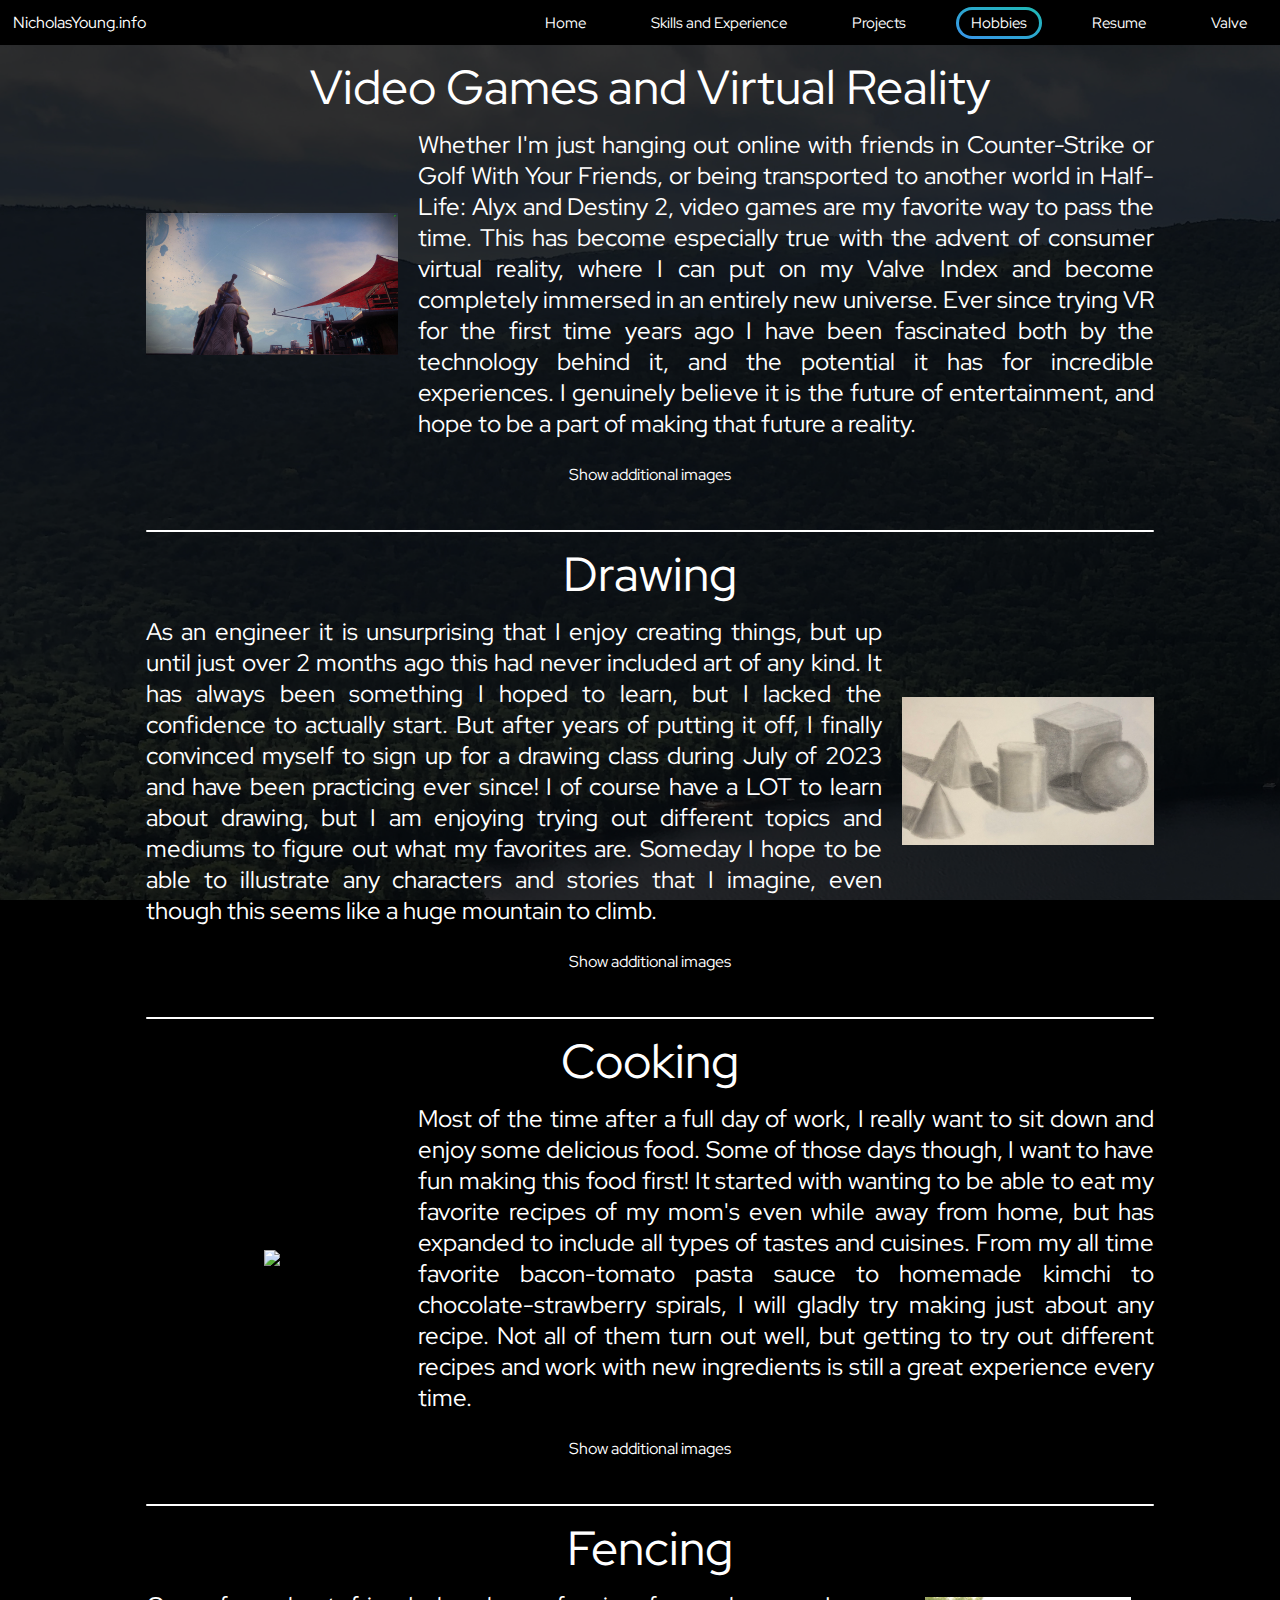
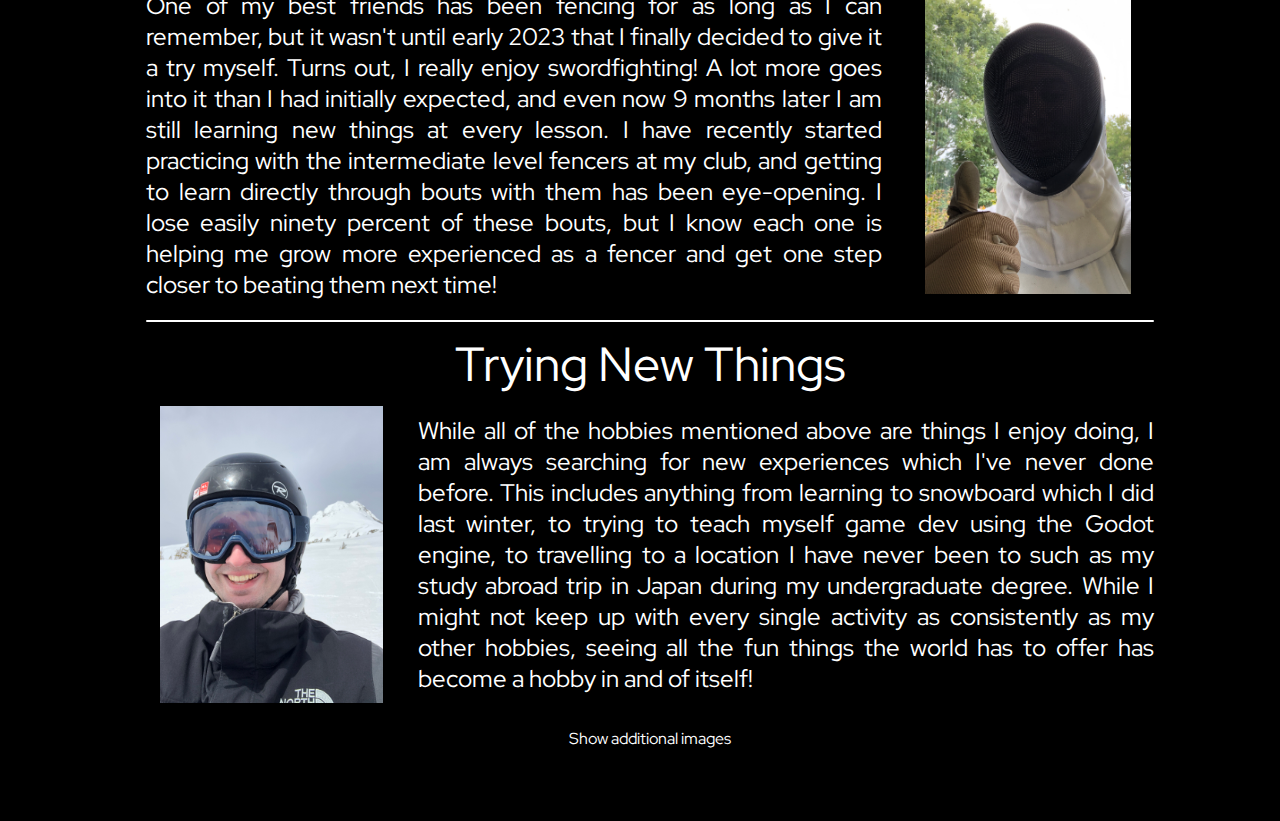
==== hobbies.html @ 17a5dda5 "Improved mobile support and lazy loading optimization" ====
<!DOCTYPE html>
<html lang="en">
<head>
    <meta charset="UTF-8">
    <meta name="viewport" content="width=device-width; initial-scale=1.0; user-scalable=0">
    <title>Hobbies</title>
    <link rel="preconnect" href="https://fonts.googleapis.com">
    <link rel="preconnect" href="https://fonts.gstatic.com" crossorigin>
    <link href="https://fonts.googleapis.com/css2?family=Red+Hat+Display&display=swap" rel="stylesheet">
    <link rel="stylesheet" href="styles/others.css"/>
    <link rel="icon" type="image/x-icon" href="/images/icon.png">
    <script src="scripts/current.js"></script>
    <script src="scripts/toggleimages.js" defer></script>
    <script src="scripts/imgopen.js" defer></script>
    <script src="scripts/mobile.js"></script>
</head>
<body onload="mobile_other(); set_current_page('hobbies')">
    <div class="grid-container">
        <div class="header_bg"></div>
        <a class="signature" href="index.html">NicholasYoung.info</a>
        <div class="current"></div>
        <div class="inner"></div>
        <div class="pages">
            <a href="index.html" class="home" onmouseover="update_current_position_to_class('home')" onmouseleave="update_current_position()">Home</a>
            <a href="skills.html" class="skills" onmouseover="update_current_position_to_class('skills')" onmouseleave="update_current_position()">Skills and Experience</a>
            <a href="projects.html" class="projects" onmouseover="update_current_position_to_class('projects')" onmouseleave="update_current_position()">Projects</a>
            <a href="hobbies.html" class="hobbies" onmouseover="update_current_position_to_class('hobbies')" onmouseleave="update_current_position()">Hobbies</a>
            <a href="resume.html" class="resume" onmouseover="update_current_position_to_class('resume')" onmouseleave="update_current_position()">Resume</a>
            <a href="valve.html" class="valve" onmouseover="update_current_position_to_class('valve')" onmouseleave="update_current_position()">Valve</a>
        </div>
        <div class="main content">
            <div class="content">
                <div class="content-title">Video Games and Virtual Reality</div>
                <div class="content-item">
                    <div class="img-container content-left">
                        <img src="images/games/destiny.jpg" class="content-image"></img>
                    </div>
                    <div class="content-text">
                        Whether I'm just hanging out online with friends in Counter-Strike or Golf With Your Friends, or 
                        being transported to another world in Half-Life: Alyx and Destiny 2, video games are my favorite way to pass the time.
                        This has become especially true with the advent of consumer virtual reality, where I can put on my Valve Index and become completely immersed in an entirely new universe.
                        Ever since trying VR for the first time years ago I have been fascinated both by the technology behind it, and the potential it has for incredible experiences.
                        I genuinely believe it is the future of entertainment, and hope to be a part of making that future a reality.
                    </div>
                </div>
                <button onclick="toggle_visible('games')" class="img-button" id="button-games">Show additional images</button>
                <div class="moreimages" id="images-games">
                    <img src="images/games/cs.jpg" loading="lazy" class="additional-image"></img>
                    <img src="images/games/btd.jpg" loading="lazy" class="additional-image"></img>
                    <img src="images/games/skyrim.jpg" loading="lazy" class="additional-image"></img>
                    <img src="images/games/trackmania.jpg" loading="lazy" class="additional-image"></img>
                    <video class="additional-image" preload="metadata" controls>
                        <source src="images/games/beatsaber.mp4" type="video/mp4">
                    </video>
                </div>
                <div class="breakline"></div>
            </div>
            <div class="content">
                <div class="content-title">Drawing</div>
                <div class="content-item reverse">
                    <div class="img-container content-right">
                        <img src="images/art/shading.jpg" class="content-image"></img>
                    </div>
                    <div class="content-text">
                        As an engineer it is unsurprising that I enjoy creating things, but up until just over 2 months ago this had never included art of any kind.
                        It has always been something I hoped to learn, but I lacked the confidence to actually start.
                        But after years of putting it off, I finally convinced myself to sign up for a drawing class during July of 2023 and have been practicing ever since!
                        I of course have a LOT to learn about drawing, but I am enjoying trying out different topics and mediums to figure out what my favorites are.
                        Someday I hope to be able to illustrate any characters and stories that I imagine, even though this seems like a huge mountain to climb.
                    </div>
                </div>
                <button onclick="toggle_visible('drawing')" class="img-button" id="button-drawing">Show additional images</button>
                <div class="moreimages" id="images-drawing">
                    <img src="images/art/stilllife.jpg" loading="lazy" class="additional-image"></img>
                    <img src="images/art/housething.jpg" loading="lazy" class="additional-image"></img>
                    <img src="images/art/maze.jpg" loading="lazy" class="additional-image"></img>
                    <img src="images/art/perspective.jpg" loading="lazy" class="additional-image"></img>
                    <img src="images/art/perspective_street.jpg" loading="lazy" class="additional-image"></img>
                </div>
                <div class="breakline"></div>
            </div>
            <div class="content">
                <div class="content-title">Cooking</div>
                <div class="content-item">
                    <div class="img-container content-left">
                        <img src="images/food/porkchop.JPG" class="content-image"></img>
                    </div>
                    <div class="content-text">
                        Most of the time after a full day of work, I really want to sit down and enjoy some delicious food. Some of those days though, I want to have fun making this food first!
                        It started with wanting to be able to eat my favorite recipes of my mom's even while away from home, but has expanded to include all types of tastes and cuisines.
                        From my all time favorite bacon-tomato pasta sauce to homemade kimchi to chocolate-strawberry spirals, I will gladly try making just about any recipe.
                        Not all of them turn out well, but getting to try out different recipes and work with new ingredients is still a great experience every time.
                    </div>
                </div>
                <button onclick="toggle_visible('cooking')" class="img-button" id="button-cooking">Show additional images</button>
                <div class="moreimages" id="images-cooking">
                    <img src="images/food/burrito.JPG" loading="lazy" class="additional-image"></img>
                    <img src="images/food/japanese.JPG" loading="lazy" class="additional-image"></img>
                    <img src="images/food/mapotofu.JPG" loading="lazy" class="additional-image"></img>
                    <img src="images/food/meatballs.JPG" loading="lazy" class="additional-image"></img>
                    <img src="images/food/chocolate.JPG" loading="lazy" class="additional-image"></img>
                </div>
                <div class="breakline"></div>
            </div>
            <div class="content">
                <div class="content-title">Fencing</div>
                <div class="content-item reverse">
                    <div class="img-container content-right">
                        <img src="images/fencing.jpg" class="content-image"></img>
                    </div>
                    <div class="content-text">
                        One of my best friends has been fencing for as long as I can remember, but it wasn't until early 2023 that I finally decided to give it a try myself.
                        Turns out, I really enjoy swordfighting!
                        A lot more goes into it than I had initially expected, and even now 9 months later I am still learning new things at every lesson.
                        I have recently started practicing with the intermediate level fencers at my club, and getting to learn directly through bouts with them has been eye-opening.
                        I lose easily ninety percent of these bouts, but I know each one is helping me grow more experienced as a fencer and get one step closer to beating them next time!
                    </div>
                </div>
                <div class="breakline"></div>
            </div>
            <div class="content">
                <div class="content-title">Trying New Things</div>
                <div class="content-item">
                    <div class="img-container content-left">
                        <img src="images/newthings/snowboard_1.JPG" class="content-image"></img>
                    </div>
                    <div class="content-text">
                        While all of the hobbies mentioned above are things I enjoy doing, I am always searching for new experiences which I've never done before.
                        This includes anything from learning to snowboard which I did last winter, to trying to teach myself game dev using the Godot engine,
                        to travelling to a location I have never been to such as my study abroad trip in Japan during my undergraduate degree.
                        While I might not keep up with every single activity as consistently as my other hobbies, seeing all the fun things the world has to offer has become a hobby in and of itself!
                    </div>
                </div>
                <button onclick="toggle_visible('new')" class="img-button" id="button-new">Show additional images</button>
                <div class="moreimages" id="images-new">
                    <img src="images/newthings/snowboard_2.JPG" loading="lazy" class="additional-image"></img>
                    <img src="images/newthings/kinkakuji.jpg" loading="lazy" class="additional-image"></img>
                    <img src="images/newthings/japan_2.jpg" loading="lazy" class="additional-image"></img>
                    <img src="images/newthings/mountain.jpg" loading="lazy" class="additional-image"></img>
                    <img src="images/newthings/waterfall.jpg" loading="lazy" class="additional-image"></img>
                    <img src="images/newthings/zipline.jpg" loading="lazy" class="additional-image"></img>
                    <img src="images/newthings/discgolf.JPG" loading="lazy" class="additional-image"></img>
                </div>
            </div>
        </div>
        <div class="footer"></div>
    </div>
</body>
</html>
---- styles/others.css ----
* {
    font-family: 'Red Hat Display', sans-serif;
}

.notransition * { 
    transition: none !important; 
} 

html {
    height: 100%;
    width: 100%;
    margin: 0px;
    padding: 0px;
}

body {
    background-color: black;
    background-image: url("../images/landscape_bg.png");
    background-repeat: no-repeat;
    background-attachment: fixed;
    background-size: auto 100%;
    margin: 0px;
    padding: 0px;
    background-color: black;
}

a:link {
    color: white;
    text-decoration: none;
}

a:visited {
    color: white;
    text-decoration: none;
}

a:hover {
    color: white;
    text-decoration: none;
}

a:active {
    color: white;
    text-decoration: none;
}

.grid-container {
    display: grid;
    grid-template-rows: 5vh auto 3vh;
    grid-template-columns: 1fr 8fr 1fr;
    margin: 0px;
    padding: 0px;
}

.header_bg {
    grid-area: 1 / 1 / 2 / -1;
    background-color: black;
    height: 100%;
    width: 100%;
}

.signature {
    grid-area: 1 / 1 / 2 / 2;
    justify-self: flex-start;
    color: white;
    align-self: center;
    padding-left: 1vw;
}

.current {
    border-radius: 20px;
    background: linear-gradient(to bottom left, rgb(31, 186, 180), rgb(58, 148, 235));
    position: absolute;
    z-index: 1;
    transition: all 0.5s;
}

.inner {
    border-radius: 20px;
    background: black;
    position: absolute;
    z-index: 2;
    transition: all 0.5s;
}

.pages {
    display: flex;
    grid-area: 1 / 1 / 2 / -1;
    width: 60vw;
    min-width: 500px;
    justify-self: flex-end;
    height: 100%;
    justify-content: space-around;
    align-items: center;
    z-index: 2;
    font-size: max(1vw, 15px);
}

.main {
    grid-area: 2 / 2 / -2 / -2;
    margin-top: 10px;
    margin-bottom: 20px;
    justify-self: center;
}

.content {
    width: 100%;
    display: flex;
    flex-direction: column;
    align-items: center;
    justify-content: flex-start;
}

.content-title {
    color: white;
    font-size: 3em;
    margin-bottom: 10px;
    text-align: center;
}

.content-item {
    width: 100%;
    display: flex;
    justify-content: center;
    align-items: center;
    flex-wrap: wrap;
    flex: 1;
}

.reverse {
    flex-direction: row-reverse;
}

.img-container {
    width: 25%;
    min-width: 250px;
    max-height: 33vh;
    display: flex;
    justify-content: center;
}

.content-image {
    max-width: 100%;
    max-height: 100%;
    object-fit: contain;
    cursor: pointer;
}

.content-text {
    width: 70%;
    flex-grow: 1;
    color: white;
    font-size: 1.5em;
    text-align: justify;
}

.breakline {
    background-color: white;
    width: 100%;
    height: 2px;
    border-radius: 10px;
    margin-top: 20px;
    margin-bottom: 10px;
}

.content-left {
    margin-right: 20px;
}

.content-right {
    margin-left: 20px;
}

.footer {
    grid-area: -2 / 1 / -1 / -1;
    background-color: black;
}

.moreimages {
    display: none;
    width: 100%;
    justify-content: space-around;
    align-items: center;
    overflow-x: auto;
    flex-wrap: wrap;
    column-gap: 10px;
    row-gap: 15px;
}

.img-button {
    background-color: rgba(0,0,0,0);
    border-style: none;
    color: white;
    font-size: 1em;
    padding: 5px;
    margin: 20px;
}

.img-button:hover {
    text-decoration: underline;
}

.additional-image {
    max-width: 20%;
    max-height: 100%;
    min-width: 250px;
    min-height: 250px;
    object-fit: contain;
    cursor: pointer;
}
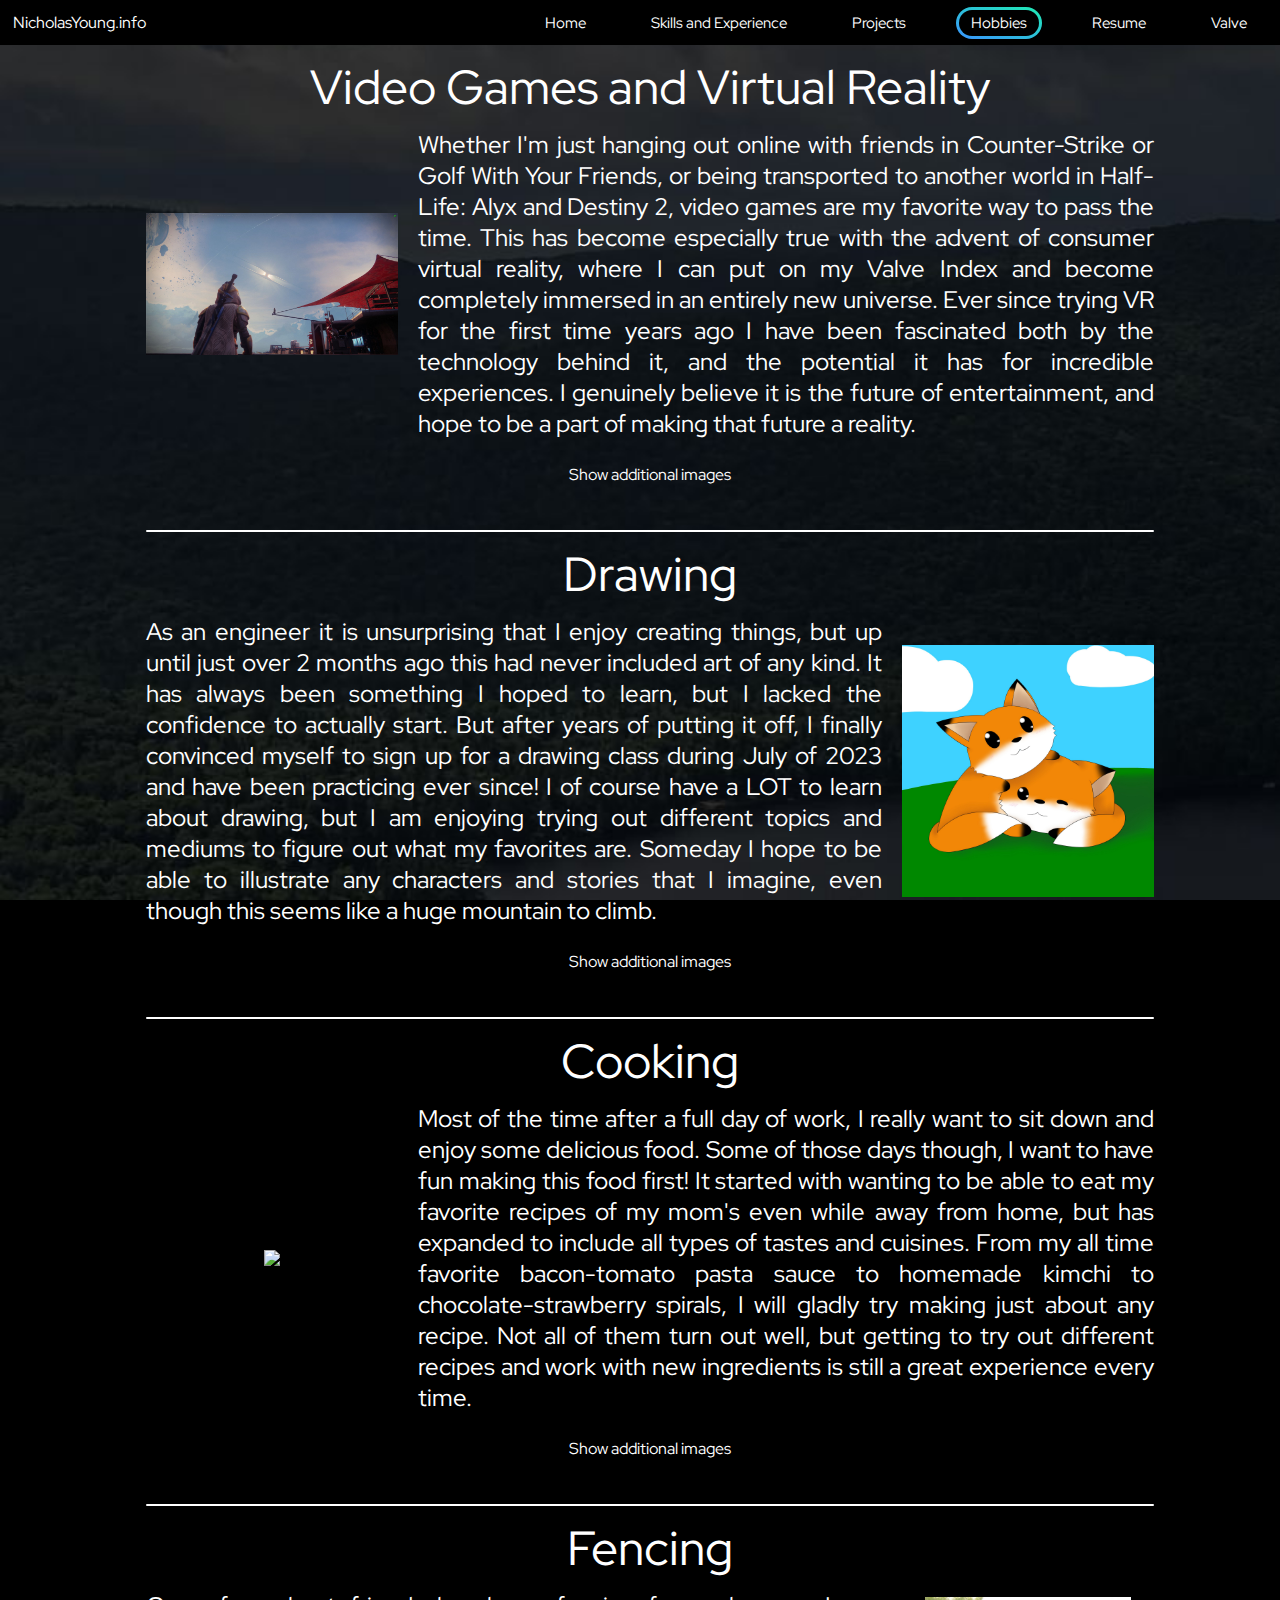
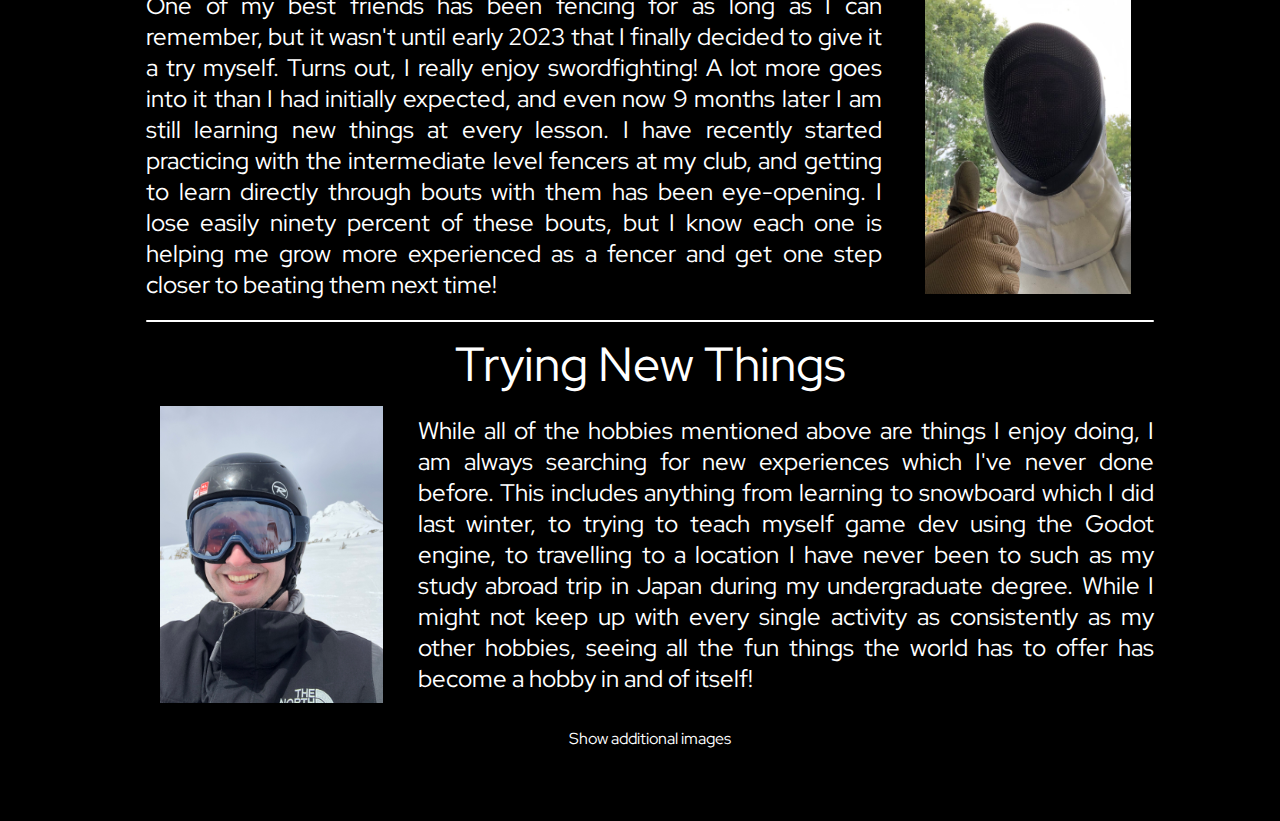
==== commit e3c2187b: "Pulled out duplicate CSS to its own file, updated resume, and added a new image for drawing" ====
--- a/hobbies.html
+++ b/hobbies.html
@@ -7,26 +7,27 @@
     <link rel="preconnect" href="https://fonts.googleapis.com">
     <link rel="preconnect" href="https://fonts.gstatic.com" crossorigin>
     <link href="https://fonts.googleapis.com/css2?family=Red+Hat+Display&display=swap" rel="stylesheet">
+    <link rel="stylesheet" href="styles/common.css"/>
     <link rel="stylesheet" href="styles/others.css"/>
     <link rel="icon" type="image/x-icon" href="/images/icon.png">
-    <script src="scripts/current.js"></script>
     <script src="scripts/toggleimages.js" defer></script>
     <script src="scripts/imgopen.js" defer></script>
-    <script src="scripts/mobile.js"></script>
+    <script src="scripts/mobile.js" defer></script>
+    <script src="scripts/current.js" defer></script>
 </head>
-<body onload="mobile_other(); set_current_page('hobbies')">
+<body>
     <div class="grid-container">
         <div class="header_bg"></div>
         <a class="signature" href="index.html">NicholasYoung.info</a>
         <div class="current"></div>
         <div class="inner"></div>
         <div class="pages">
-            <a href="index.html" class="home" onmouseover="update_current_position_to_class('home')" onmouseleave="update_current_position()">Home</a>
-            <a href="skills.html" class="skills" onmouseover="update_current_position_to_class('skills')" onmouseleave="update_current_position()">Skills and Experience</a>
-            <a href="projects.html" class="projects" onmouseover="update_current_position_to_class('projects')" onmouseleave="update_current_position()">Projects</a>
-            <a href="hobbies.html" class="hobbies" onmouseover="update_current_position_to_class('hobbies')" onmouseleave="update_current_position()">Hobbies</a>
-            <a href="resume.html" class="resume" onmouseover="update_current_position_to_class('resume')" onmouseleave="update_current_position()">Resume</a>
-            <a href="valve.html" class="valve" onmouseover="update_current_position_to_class('valve')" onmouseleave="update_current_position()">Valve</a>
+            <a href="index.html" class="home">Home</a>
+            <a href="skills.html" class="skills">Skills and Experience</a>
+            <a href="projects.html" class="projects">Projects</a>
+            <a href="hobbies.html" class="hobbies">Hobbies</a>
+            <a href="resume.html" class="resume">Resume</a>
+            <a href="valve.html" class="valve">Valve</a>
         </div>
         <div class="main content">
             <div class="content">
@@ -59,7 +60,7 @@
                 <div class="content-title">Drawing</div>
                 <div class="content-item reverse">
                     <div class="img-container content-right">
-                        <img src="images/art/shading.jpg" class="content-image"></img>
+                        <img src="images/art/foxes.jpg" class="content-image"></img>
                     </div>
                     <div class="content-text">
                         As an engineer it is unsurprising that I enjoy creating things, but up until just over 2 months ago this had never included art of any kind.
@@ -71,6 +72,7 @@
                 </div>
                 <button onclick="toggle_visible('drawing')" class="img-button" id="button-drawing">Show additional images</button>
                 <div class="moreimages" id="images-drawing">
+                    <img src="images/art/shading.jpg" loading="lazy" class="additional-image"></img>
                     <img src="images/art/stilllife.jpg" loading="lazy" class="additional-image"></img>
                     <img src="images/art/housething.jpg" loading="lazy" class="additional-image"></img>
                     <img src="images/art/maze.jpg" loading="lazy" class="additional-image"></img>
--- a/styles/common.css
+++ b/styles/common.css
@@ -0,0 +1,80 @@
+/* Basic page setup */
+* {
+    font-family: 'Red Hat Display', sans-serif;
+}
+
+.notransition * { 
+    transition: none !important; 
+} 
+
+html {
+    height: 100%;
+    width: 100%;
+    margin: 0px;
+    padding: 0px;
+}
+
+a:link {
+    color: white;
+    text-decoration: none;
+}
+
+a:visited {
+    color: white;
+    text-decoration: none;
+}
+
+a:hover {
+    color: white;
+    text-decoration: none;
+}
+
+a:active {
+    color: white;
+    text-decoration: none;
+}
+
+/* Header */
+.header_bg {
+    grid-area: 1 / 1 / 2 / -1;
+    background-color: black;
+    height: 100%;
+    width: 100%;
+}
+
+.signature {
+    grid-area: 1 / 1 / 2 / 2;
+    justify-self: flex-start;
+    color: white;
+    align-self: center;
+    padding-left: 1vw;
+}
+
+.current {
+    border-radius: 20px;
+    background: linear-gradient(to bottom left, rgb(31, 236, 180), rgb(58, 148, 255));
+    position: absolute;
+    z-index: 1;
+    transition: all 0.5s;
+}
+
+.inner {
+    border-radius: 20px;
+    background: black;
+    position: absolute;
+    z-index: 2;
+    transition: all 0.5s;
+}
+
+.pages {
+    display: flex;
+    grid-area: 1 / 1 / 2 / -1;
+    width: 60vw;
+    min-width: 500px;
+    justify-self: flex-end;
+    height: 100%;
+    justify-content: space-around;
+    align-items: center;
+    z-index: 2;
+    font-size: max(1vw, 15px);
+}--- a/styles/others.css
+++ b/styles/others.css
@@ -1,21 +1,6 @@
-* {
-    font-family: 'Red Hat Display', sans-serif;
-}
-
-.notransition * { 
-    transition: none !important; 
-} 
-
-html {
-    height: 100%;
-    width: 100%;
-    margin: 0px;
-    padding: 0px;
-}
-
 body {
     background-color: black;
-    background-image: url("../images/landscape_bg.png");
+    background-image: url("../images/landscape_bg.jpg");
     background-repeat: no-repeat;
     background-attachment: fixed;
     background-size: auto 100%;
@@ -24,76 +9,13 @@
     background-color: black;
 }
 
-a:link {
-    color: white;
-    text-decoration: none;
-}
-
-a:visited {
-    color: white;
-    text-decoration: none;
-}
-
-a:hover {
-    color: white;
-    text-decoration: none;
-}
-
-a:active {
-    color: white;
-    text-decoration: none;
-}
-
 .grid-container {
     display: grid;
-    grid-template-rows: 5vh auto 3vh;
+    grid-template-rows: 5vh 1fr 3vh;
     grid-template-columns: 1fr 8fr 1fr;
     margin: 0px;
     padding: 0px;
-}
-
-.header_bg {
-    grid-area: 1 / 1 / 2 / -1;
-    background-color: black;
-    height: 100%;
     width: 100%;
-}
-
-.signature {
-    grid-area: 1 / 1 / 2 / 2;
-    justify-self: flex-start;
-    color: white;
-    align-self: center;
-    padding-left: 1vw;
-}
-
-.current {
-    border-radius: 20px;
-    background: linear-gradient(to bottom left, rgb(31, 186, 180), rgb(58, 148, 235));
-    position: absolute;
-    z-index: 1;
-    transition: all 0.5s;
-}
-
-.inner {
-    border-radius: 20px;
-    background: black;
-    position: absolute;
-    z-index: 2;
-    transition: all 0.5s;
-}
-
-.pages {
-    display: flex;
-    grid-area: 1 / 1 / 2 / -1;
-    width: 60vw;
-    min-width: 500px;
-    justify-self: flex-end;
-    height: 100%;
-    justify-content: space-around;
-    align-items: center;
-    z-index: 2;
-    font-size: max(1vw, 15px);
 }
 
 .main {
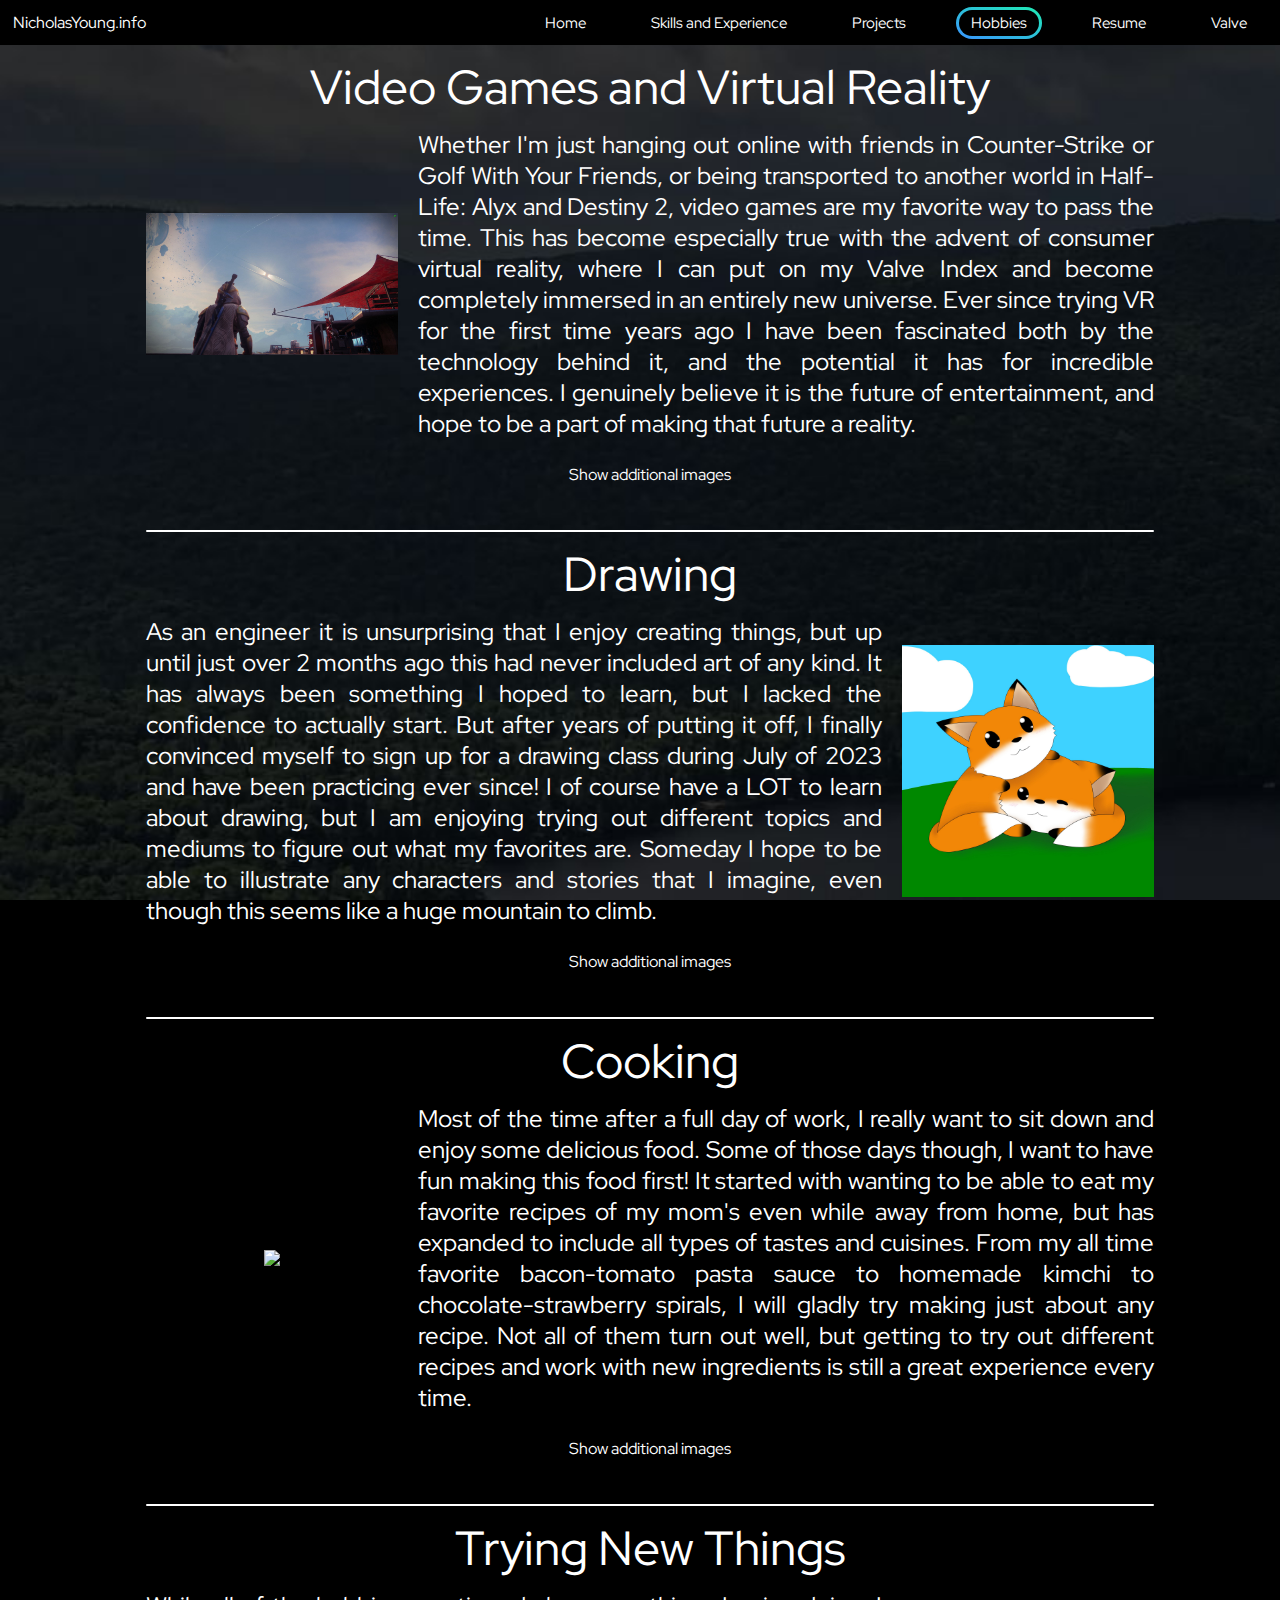
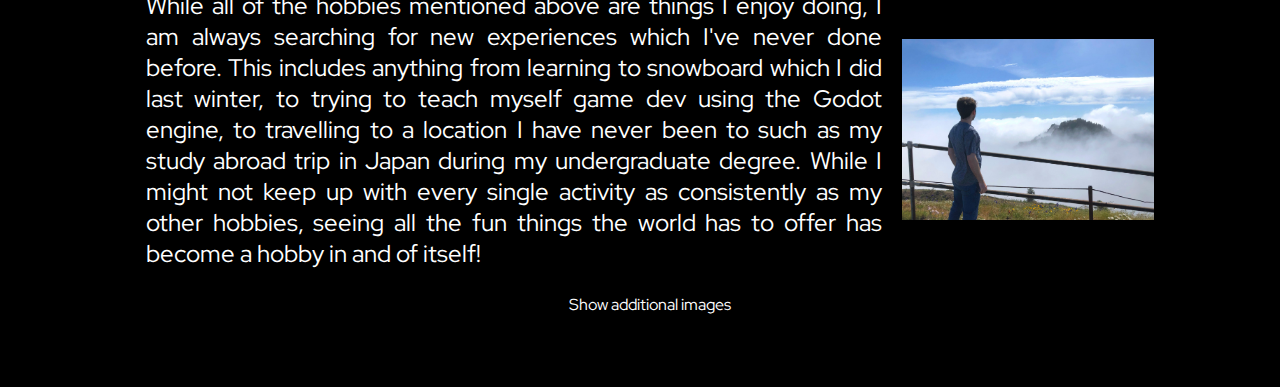
==== commit 0eb53bc2: "Minor wording and content updates." ====
--- a/hobbies.html
+++ b/hobbies.html
@@ -105,26 +105,10 @@
                 <div class="breakline"></div>
             </div>
             <div class="content">
-                <div class="content-title">Fencing</div>
+                <div class="content-title">Trying New Things</div>
                 <div class="content-item reverse">
                     <div class="img-container content-right">
-                        <img src="images/fencing.jpg" class="content-image"></img>
-                    </div>
-                    <div class="content-text">
-                        One of my best friends has been fencing for as long as I can remember, but it wasn't until early 2023 that I finally decided to give it a try myself.
-                        Turns out, I really enjoy swordfighting!
-                        A lot more goes into it than I had initially expected, and even now 9 months later I am still learning new things at every lesson.
-                        I have recently started practicing with the intermediate level fencers at my club, and getting to learn directly through bouts with them has been eye-opening.
-                        I lose easily ninety percent of these bouts, but I know each one is helping me grow more experienced as a fencer and get one step closer to beating them next time!
-                    </div>
-                </div>
-                <div class="breakline"></div>
-            </div>
-            <div class="content">
-                <div class="content-title">Trying New Things</div>
-                <div class="content-item">
-                    <div class="img-container content-left">
-                        <img src="images/newthings/snowboard_1.JPG" class="content-image"></img>
+                        <img src="images/newthings/mountain.jpg" class="content-image"></img>
                     </div>
                     <div class="content-text">
                         While all of the hobbies mentioned above are things I enjoy doing, I am always searching for new experiences which I've never done before.
@@ -135,10 +119,11 @@
                 </div>
                 <button onclick="toggle_visible('new')" class="img-button" id="button-new">Show additional images</button>
                 <div class="moreimages" id="images-new">
+                    <img src="images/newthings/snowboard_1.JPG" loading="lazy" class="additional-image"></img>
                     <img src="images/newthings/snowboard_2.JPG" loading="lazy" class="additional-image"></img>
                     <img src="images/newthings/kinkakuji.jpg" loading="lazy" class="additional-image"></img>
                     <img src="images/newthings/japan_2.jpg" loading="lazy" class="additional-image"></img>
-                    <img src="images/newthings/mountain.jpg" loading="lazy" class="additional-image"></img>
+                    <img src="images/newthings/fencing.jpg" loading="lazy" class="additional-image"></img>
                     <img src="images/newthings/waterfall.jpg" loading="lazy" class="additional-image"></img>
                     <img src="images/newthings/zipline.jpg" loading="lazy" class="additional-image"></img>
                     <img src="images/newthings/discgolf.JPG" loading="lazy" class="additional-image"></img>
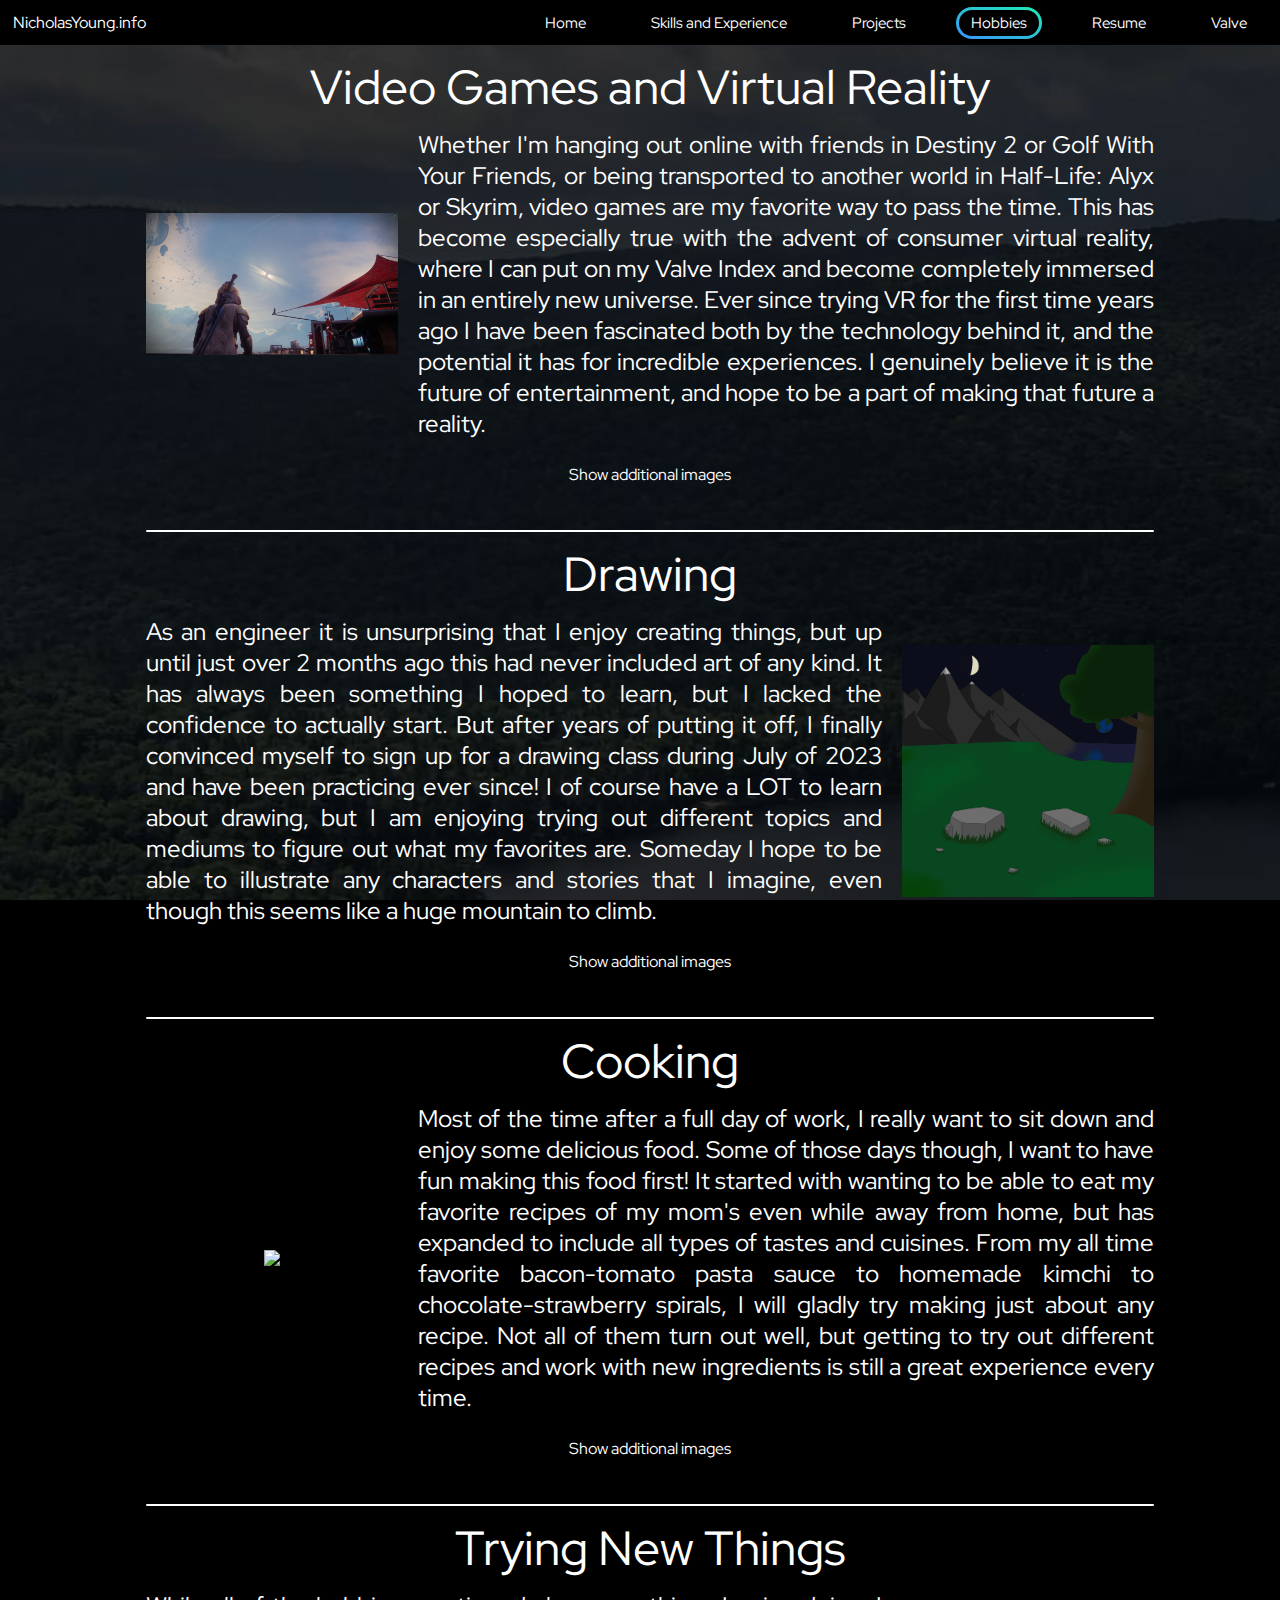
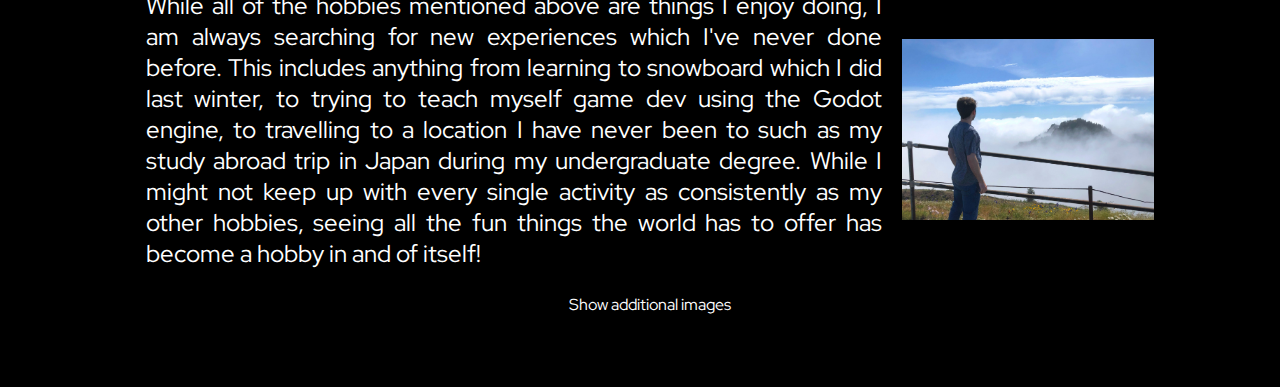
==== commit 725ec18b: "Updated images for hobbies page" ====
--- a/hobbies.html
+++ b/hobbies.html
@@ -37,8 +37,8 @@
                         <img src="images/games/destiny.jpg" class="content-image"></img>
                     </div>
                     <div class="content-text">
-                        Whether I'm just hanging out online with friends in Counter-Strike or Golf With Your Friends, or 
-                        being transported to another world in Half-Life: Alyx and Destiny 2, video games are my favorite way to pass the time.
+                        Whether I'm hanging out online with friends in Destiny 2 or Golf With Your Friends, or 
+                        being transported to another world in Half-Life: Alyx or Skyrim, video games are my favorite way to pass the time.
                         This has become especially true with the advent of consumer virtual reality, where I can put on my Valve Index and become completely immersed in an entirely new universe.
                         Ever since trying VR for the first time years ago I have been fascinated both by the technology behind it, and the potential it has for incredible experiences.
                         I genuinely believe it is the future of entertainment, and hope to be a part of making that future a reality.
@@ -46,7 +46,8 @@
                 </div>
                 <button onclick="toggle_visible('games')" class="img-button" id="button-games">Show additional images</button>
                 <div class="moreimages" id="images-games">
-                    <img src="images/games/cs.jpg" loading="lazy" class="additional-image"></img>
+                    <img src="images/games/halo.jpg" loading="lazy" class="additional-image"></img>
+                    <img src="images/games/titanfall.jpg" loading="lazy" class="additional-image"></img>
                     <img src="images/games/btd.jpg" loading="lazy" class="additional-image"></img>
                     <img src="images/games/skyrim.jpg" loading="lazy" class="additional-image"></img>
                     <img src="images/games/trackmania.jpg" loading="lazy" class="additional-image"></img>
@@ -60,7 +61,7 @@
                 <div class="content-title">Drawing</div>
                 <div class="content-item reverse">
                     <div class="img-container content-right">
-                        <img src="images/art/foxes.jpg" class="content-image"></img>
+                        <img src="images/art/landscape.jpg" class="content-image"></img>
                     </div>
                     <div class="content-text">
                         As an engineer it is unsurprising that I enjoy creating things, but up until just over 2 months ago this had never included art of any kind.
@@ -72,12 +73,11 @@
                 </div>
                 <button onclick="toggle_visible('drawing')" class="img-button" id="button-drawing">Show additional images</button>
                 <div class="moreimages" id="images-drawing">
+                    <img src="images/art/foxes.jpg" loading="lazy" class="additional-image"></img>
+                    <img src="images/art/perspective_street.jpg" loading="lazy" class="additional-image"></img>
+                    <img src="images/art/guardian.jpg" loading="lazy" class="additional-image"></img>
+                    <img src="images/art/stilllife.jpg" loading="lazy" class="additional-image"></img>
                     <img src="images/art/shading.jpg" loading="lazy" class="additional-image"></img>
-                    <img src="images/art/stilllife.jpg" loading="lazy" class="additional-image"></img>
-                    <img src="images/art/housething.jpg" loading="lazy" class="additional-image"></img>
-                    <img src="images/art/maze.jpg" loading="lazy" class="additional-image"></img>
-                    <img src="images/art/perspective.jpg" loading="lazy" class="additional-image"></img>
-                    <img src="images/art/perspective_street.jpg" loading="lazy" class="additional-image"></img>
                 </div>
                 <div class="breakline"></div>
             </div>
@@ -119,10 +119,8 @@
                 </div>
                 <button onclick="toggle_visible('new')" class="img-button" id="button-new">Show additional images</button>
                 <div class="moreimages" id="images-new">
-                    <img src="images/newthings/snowboard_1.JPG" loading="lazy" class="additional-image"></img>
-                    <img src="images/newthings/snowboard_2.JPG" loading="lazy" class="additional-image"></img>
-                    <img src="images/newthings/kinkakuji.jpg" loading="lazy" class="additional-image"></img>
-                    <img src="images/newthings/japan_2.jpg" loading="lazy" class="additional-image"></img>
+                    <img src="images/newthings/snowboarding.JPG" loading="lazy" class="additional-image"></img>
+d                    <img src="images/newthings/japan_temple.jpg" loading="lazy" class="additional-image"></img>
                     <img src="images/newthings/fencing.jpg" loading="lazy" class="additional-image"></img>
                     <img src="images/newthings/waterfall.jpg" loading="lazy" class="additional-image"></img>
                     <img src="images/newthings/zipline.jpg" loading="lazy" class="additional-image"></img>
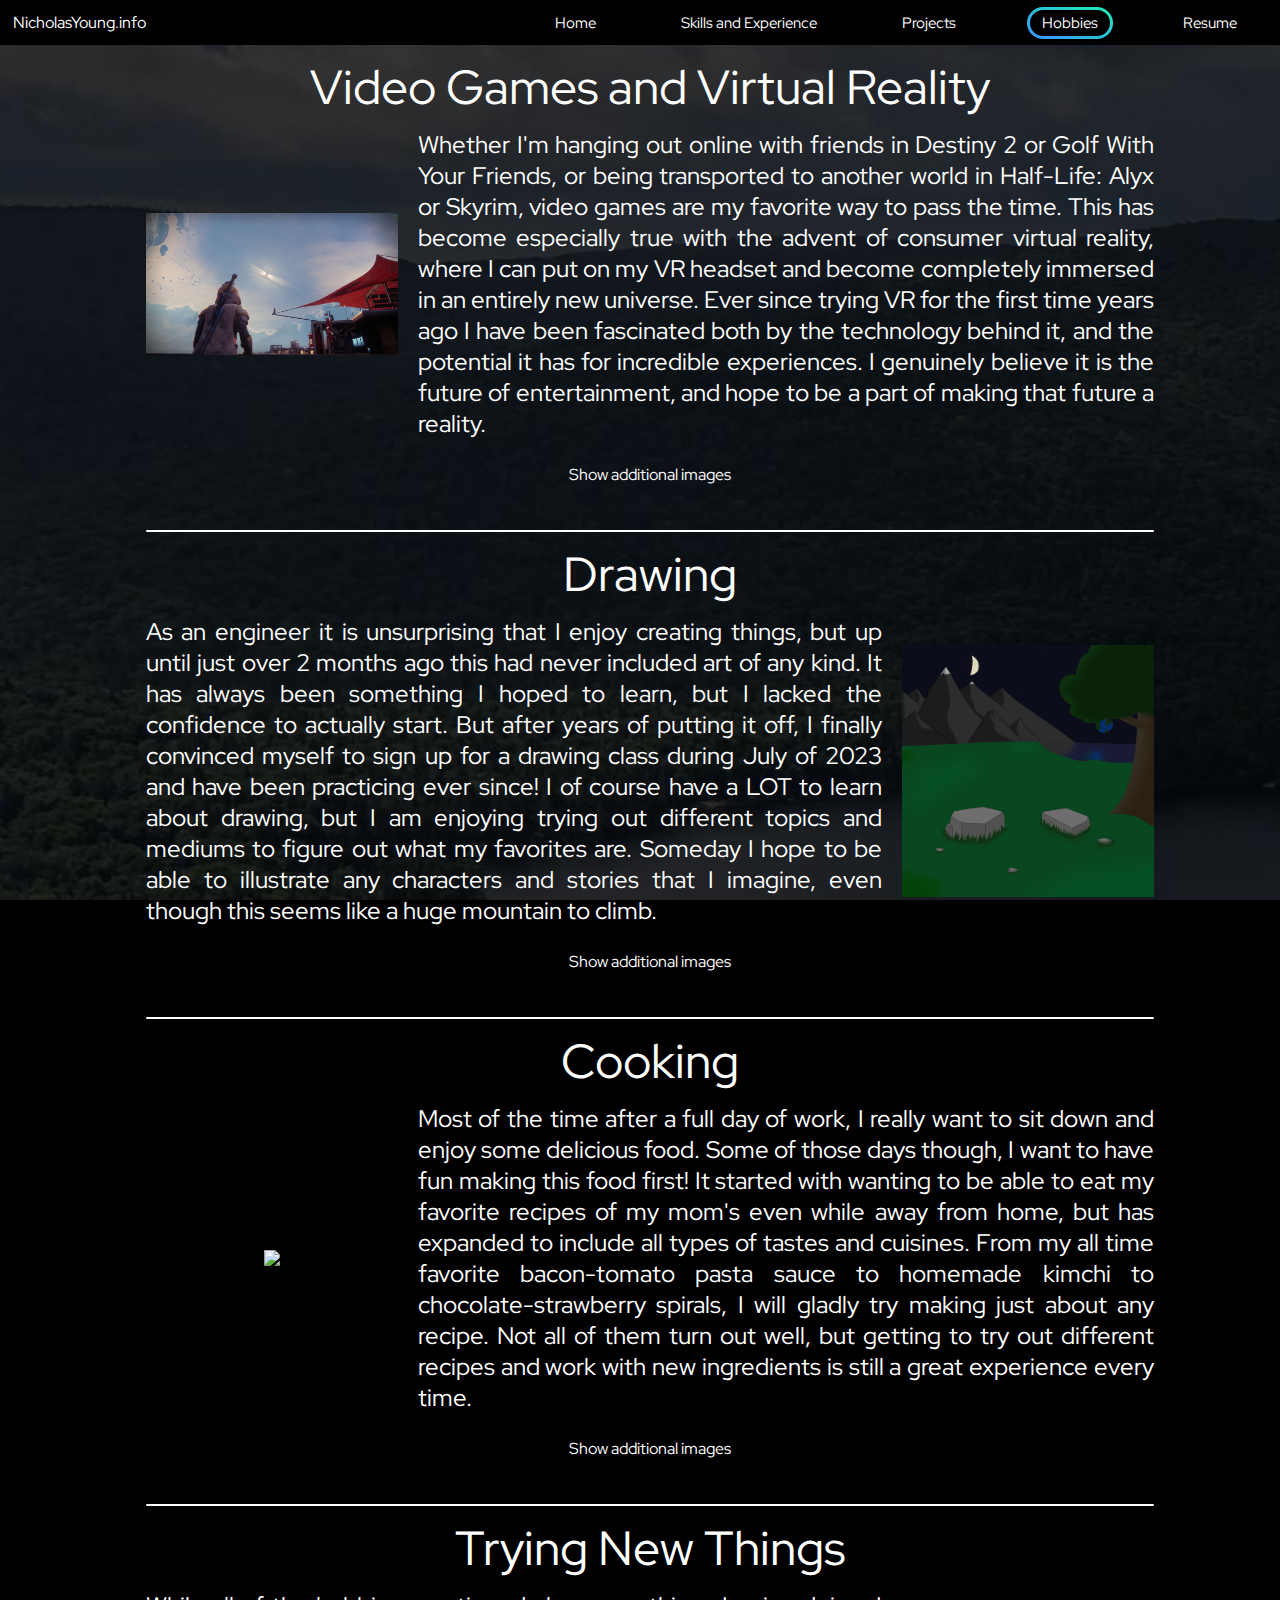
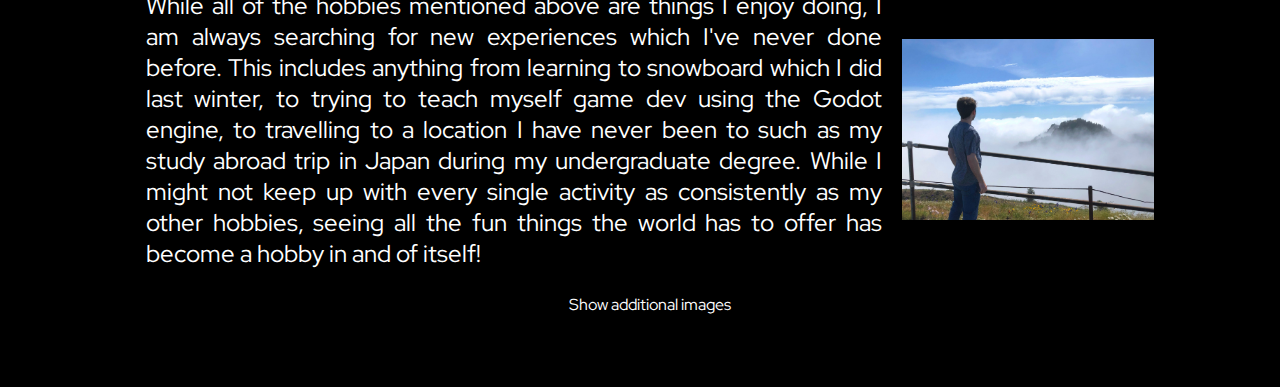
==== commit ea4990fc: "Added EEG device project section in the projects page and resume, and other minor content updates." ====
--- a/hobbies.html
+++ b/hobbies.html
@@ -27,7 +27,6 @@
             <a href="projects.html" class="projects">Projects</a>
             <a href="hobbies.html" class="hobbies">Hobbies</a>
             <a href="resume.html" class="resume">Resume</a>
-            <a href="valve.html" class="valve">Valve</a>
         </div>
         <div class="main content">
             <div class="content">
@@ -39,7 +38,7 @@
                     <div class="content-text">
                         Whether I'm hanging out online with friends in Destiny 2 or Golf With Your Friends, or 
                         being transported to another world in Half-Life: Alyx or Skyrim, video games are my favorite way to pass the time.
-                        This has become especially true with the advent of consumer virtual reality, where I can put on my Valve Index and become completely immersed in an entirely new universe.
+                        This has become especially true with the advent of consumer virtual reality, where I can put on my VR headset and become completely immersed in an entirely new universe.
                         Ever since trying VR for the first time years ago I have been fascinated both by the technology behind it, and the potential it has for incredible experiences.
                         I genuinely believe it is the future of entertainment, and hope to be a part of making that future a reality.
                     </div>
